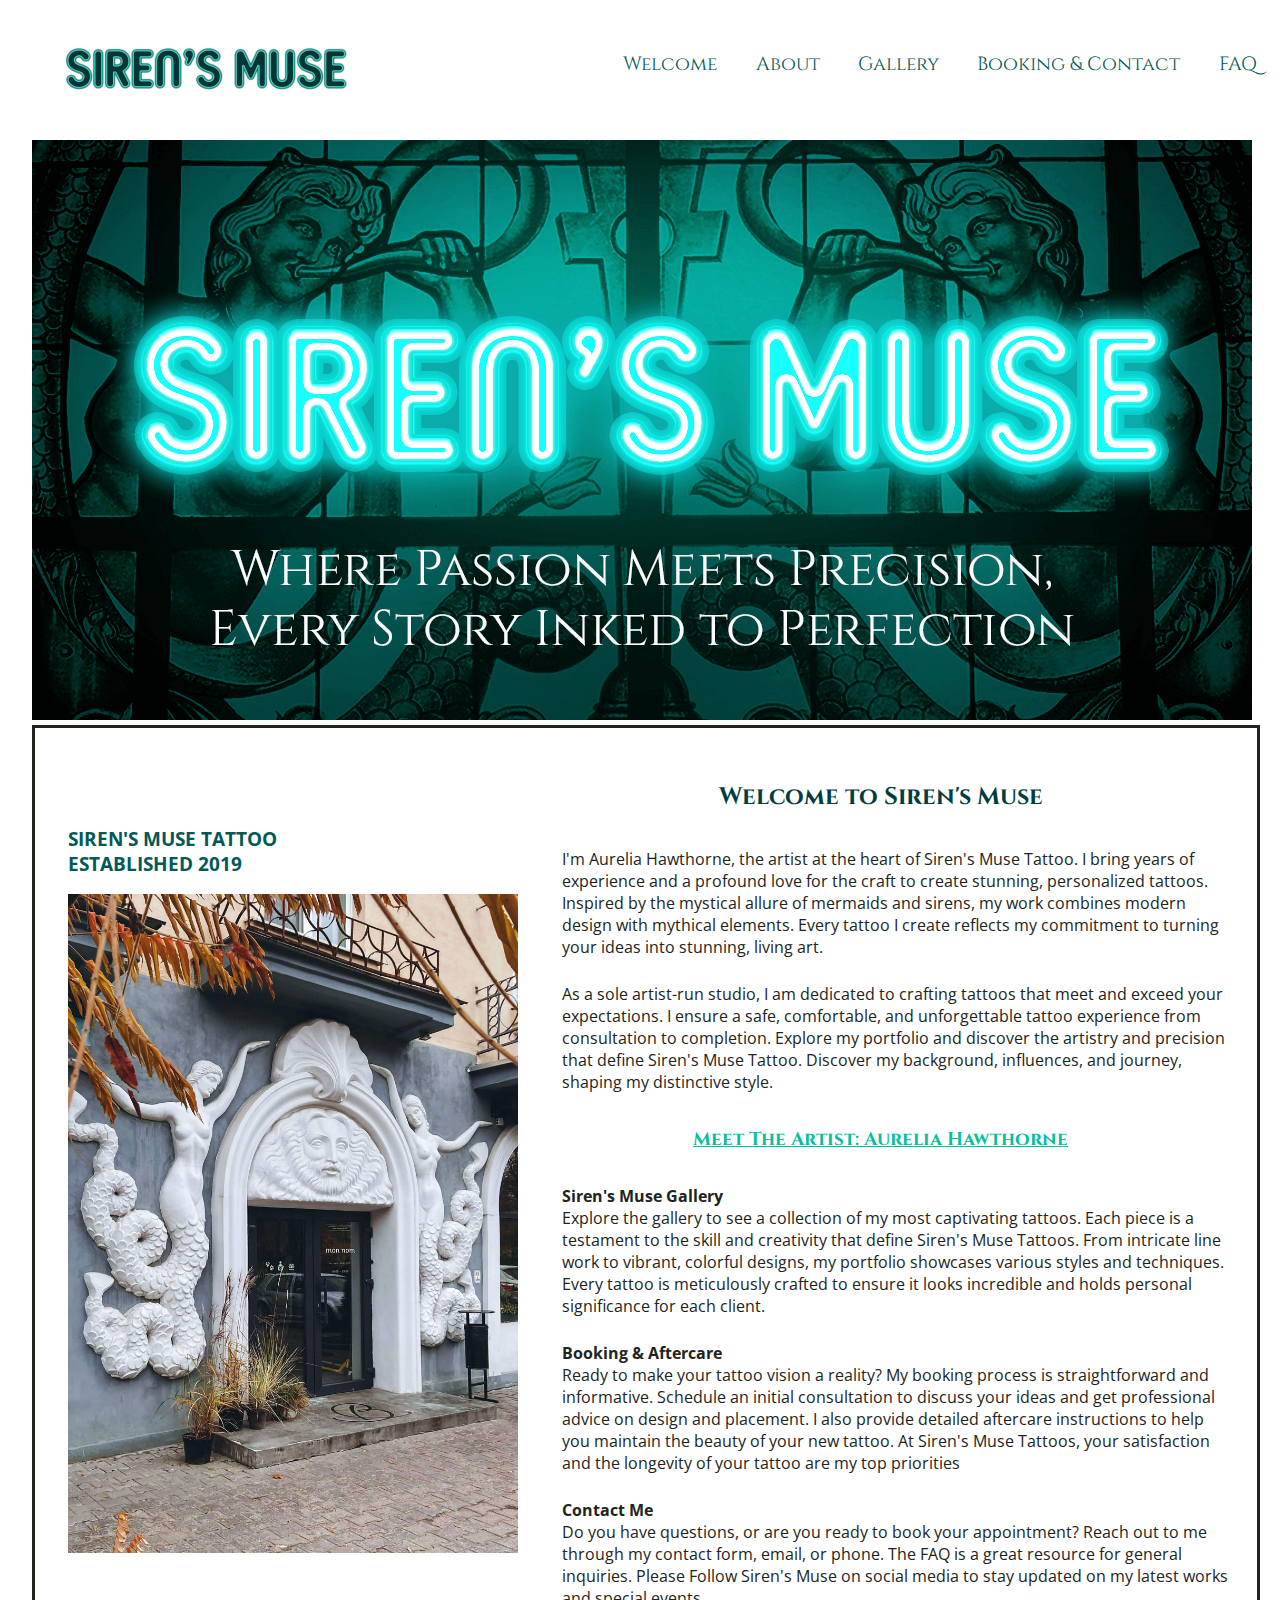
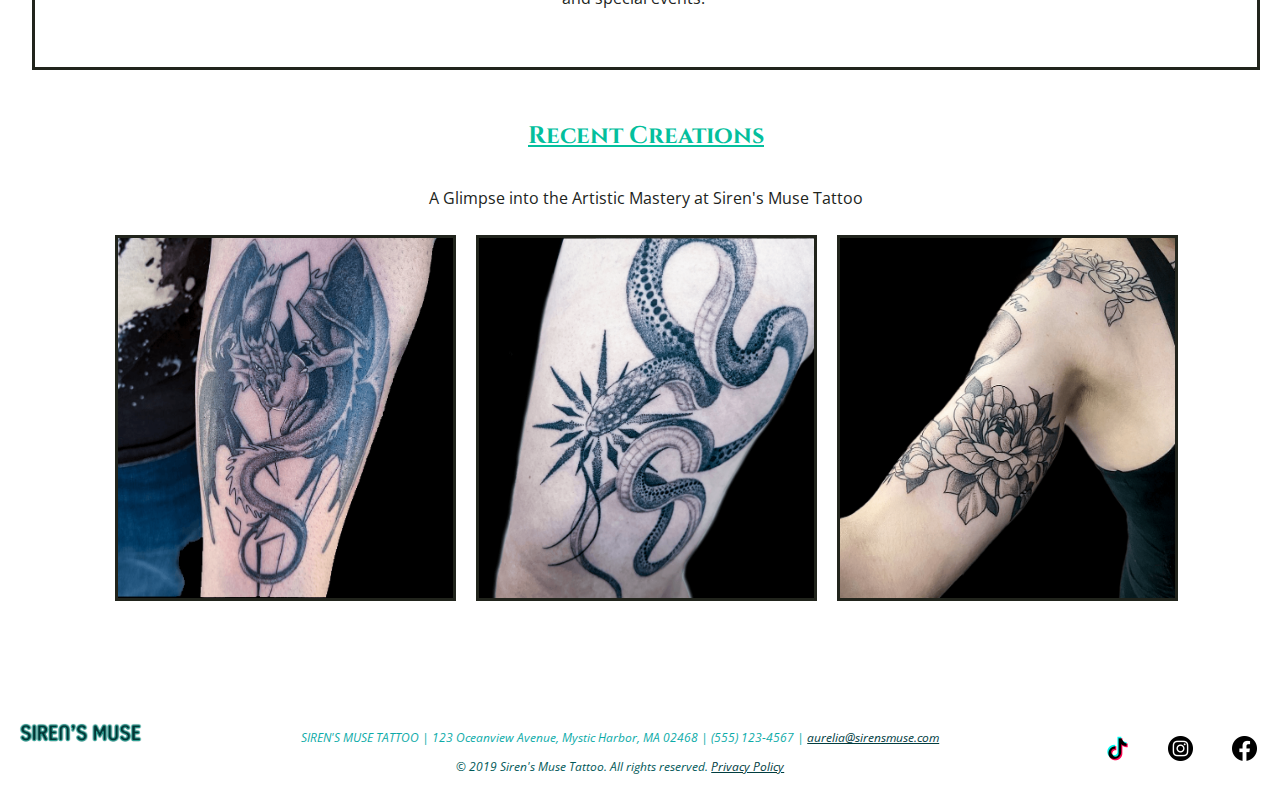
==== index.html @ 2f4ceb41 "Add files via upload" ====
<!DOCTYPE html>
<html lang="en">
<head>
    <meta charset="UTF-8">
    <meta name="viewport" content="width=device-width, initial-scale=1.0">
    <title>Siren's Muse Tattoo</title>
    <link rel="stylesheet" href="./Resources/style.css">
    <link rel="preconnect" href="https://fonts.googleapis.com">
    <link rel="preconnect" href="https://fonts.gstatic.com" crossorigin>
    <link href="https://fonts.googleapis.com/css2?family=Cinzel:wght@400..900&family=Open+Sans:ital,wght@0,300..800;1,300..800&display=swap" rel="stylesheet">
</head>
<body>
    <header>
        <nav>
            <ul>
                <img src="./Resources/images/logo.png" alt="Siren's Muse Logo">
                <a href="faq.html">FAQ</a>
                <a href="booking.html">Booking & Contact</a>
                <a href="gallery.html">Gallery</a>
                <a href="about.html">About</a>
                <a class="active" href="index.html">Welcome</a>
            </ul>
        </nav>
    </header>
    <main>
        <section class="logo-slogan">
            <img class="header" src="./Resources/images/home_page_header.png" alt="Siren's Muse: Where Passion Meets Precision, Every Story Inked to Perfection">
        </section>

        <section class="intro">
            <table class="intro-table">
                <tr class="welcome-message">
                    <td>
                        <h3 style="font-family: Open Sans;text-align: left;">SIREN'S MUSE TATTOO<br>ESTABLISHED 2019</h3>
                        <img class="table-img" src="./Resources/images/shop_front.jpg" alt="Siren's Muse Storefront"></td>
                    <td>
                        <h2>Welcome to Siren's Muse</h2>
                        <p>I'm Aurelia Hawthorne, the artist at the heart of Siren's Muse Tattoo. I bring years of experience and a profound love for the craft to create stunning, personalized tattoos. Inspired by the mystical allure of mermaids and sirens, my work combines modern design with mythical elements. Every tattoo I create reflects my commitment to turning your ideas into stunning, living art.</p>
                        <p>As a sole artist-run studio, I am dedicated to crafting tattoos that meet and exceed your expectations. I ensure a safe, comfortable, and unforgettable tattoo experience from consultation to completion. Explore my portfolio and discover the artistry and precision that define Siren's Muse Tattoo. Discover my background, influences, and journey, shaping my distinctive style.</p>
                        <h3><a href="about.html">Meet The Artist: Aurelia Hawthorne</a></h3>
                            <section class="site-information">
                            <p><strong>Siren's Muse Gallery</strong>
                                <br>Explore the gallery to see a collection of my most captivating tattoos. Each piece is a testament to the skill and creativity that define Siren's Muse Tattoos. From intricate line work to vibrant, colorful designs, my portfolio showcases various styles and techniques. Every tattoo is meticulously crafted to ensure it looks incredible and holds personal significance for each client.</p>
                            <p><strong>Booking & Aftercare</strong>
                                <br>Ready to make your tattoo vision a reality? My booking process is straightforward and informative. Schedule an initial consultation to discuss your ideas and get professional advice on design and placement. I also provide detailed aftercare instructions to help you maintain the beauty of your new tattoo. At Siren's Muse Tattoos, your satisfaction and the longevity of your tattoo are my top priorities</p>
                            <p><strong>Contact Me</strong>
                                <br>Do you have questions, or are you ready to book your appointment? Reach out to me through my contact form, email, or phone. The FAQ is a great resource for general inquiries. Please Follow Siren's Muse on social media to stay updated on my latest works and special events.</p>
                            </section>
                    </td>
                </tr>
             </table>
        </section>

        <section class="gallery">
            <h2><a href="gallery.html">Recent Creations</a></h2>
            <p>​A Glimpse into the Artistic Mastery at Siren's Muse Tattoo</p>
            <div class="recent-tattoos">
                <img class="tattoo" src="./Resources/images/dragon.png" alt="small detailed dragon tattoo">
                <img class="tattoo" src="./Resources/images/snake.png" alt="fine line snake tattoo">
                <img class="tattoo" src="./Resources/images/peonies.png" alt="fine line peony tattoo">
            </div>
        </section>
    </main>
    <footer>
        <img class="footer-logo" src="./Resources/images/footer_logo.png" href="index.html" alt="Siren's Muse Logo">
        <address>
            <p class="contact-info">SIREN'S MUSE TATTOO | 123 Oceanview Avenue, Mystic Harbor, MA 02468 | (555) 123-4567 | <a href="mailto:aurelia@sirensmusetattoo.com">aurelia@sirensmuse.com</a><br><p class="copyright">&copy; 2019 Siren's Muse Tattoo. All rights reserved. <a href="./privacy_policy.html">Privacy Policy</a></p</p>
        </address>
        <nav class="footer-nav">
            <div class="social-media">
                <a><img src="./Resources/images/fb-icon.png"></a>
                <a><img src="./Resources/images/instagram-icom.png"></a>
                <a><img src="./Resources/images/tik-tock-icon.png"></a>
            </div>
        </nav>
    </footer>
</body>
</html>
---- Resources/style.css ----
body {
    margin: auto;
    padding: 1em;
    font-family: "Open Sans", sans-serif;
    width: 1260px;
    color:#21241c;
    align-content: center;
}

a:visited{
    color:#013D3F;
}

h1, h2, h3{
    font-family: "Cinzel", serif;
}

h1, h2 {
    color:#013D3F;
}

h3 {
    color: #015958;
}


header {
    font-family: "Cinzel";
    color: #0CABA8;
}


nav a{
    text-decoration: none;
    padding: 1em;
    color: #015958;
    float: right;
    font-size: larger;
}


.header{
    align-self: center;  
}

main {
    padding: 1em;
    align-content: center;
}


.intro {
    margin: auto;
    border-style: solid;
    border-color:#21241c;
    padding-left: 30px;
    padding-bottom: 30px;
}



.intro p {
    margin: 10px;
    text-align: left;
    padding-left:30px;
}


.intro-table{
    margin: auto;
    padding-right: 15px;
}


.table-img{
    width: 450px;
}

.welcome-message {
    margin:auto;
    text-align: center;
}

.welcome-message p{
    padding-bottom: 15px;
}

.welcome-message a{
    font-family: "Cinzel"; 
    color: #04bf9d;
}

.site-information{
    text-align: left;
    padding-top: 5px;
}

.portfolio {
    padding: 3em;
    align-content: center;
    text-align: center;
}

.portfolio h1{
    text-decoration: underline;
}

.gallery {
    text-align: center;
    padding-bottom: 60px;
}

.gallery a{
    color:#04bf9d;
}

.gallery h2 {
    text-decoration: underline;
}


.recent-tattoos {
    display: flex;
    justify-content: center;
    flex-wrap: wrap;
}

.tattoo {
    width: 335px;
    height: 360px;
    margin: 10px;
    border: #21241c;
    border-style: solid;
}


h2{
 text-align: center;
 padding-top: 30px;
 padding-bottom: 15px;
}

.artist_intro{
    text-decoration: underline;
    color: #013D3F;
    text-align: center;
    padding-top: 15px;
    padding-bottom: 15px;
}

.artist{
    display: flex;
    margin: auto;
    padding-bottom: 30px;
    align-content: center;
}

.artist-portrait{
    flex: 1;
    height:750px;
    width: 550px;
    box-shadow: 0 0 20px rgba(14, 227, 202, 0.6), 0 0 30px rgba(14, 227, 202, 0.4), 0 0 40px rgba(14, 227, 202, 0);
}

.artist-bio{
    flex: 2;
    padding: 30px;
    height:700px;
    width: 350px;
}

.bio{
    height:220px;
    padding-top: 15px;
}

.content {
    padding: 2em;
    background-image: url(./images/siren_background.png);
    text-align: center;
}

.centered-message {
    max-width: 800px;
    margin: 0 auto 20px auto;
    padding: 2em;
    font-family: "Open Sans", sans-serif;
    color:#023535;
    background-color: rgba(255, 255, 255, 0.9);
    text-align: left;
    border-radius: 5px;
}

.contact-wrapper {
    display: flex;
    justify-content: center;
    align-items: center; /* Vertically aligns items */
    gap: 20px;
    flex-wrap: wrap;
}

.contact, .form {
    max-width: 600px;
    padding: 2em;
    border: 1px solid #ddd;
    border-radius: 5px;
    background-color:rgba(255, 255, 255, 0.9);
    flex: 1;
    margin: 10px;
    text-align: center;
}

.contact table {
    width: 100%;
    border-collapse: collapse;
    margin-top: 20px;
    border-radius: 5px;
    background-color:rgba(255, 255, 255, 0.9);
    overflow: hidden;
}

.contact table, .contact th, .contact td {
    border: 1px solid #ddd;
}

.contact th, .contact td {
    padding: 10px;
    text-align: left;
    font-family: "Open Sans", sans-serif;
}

.contact th {
    background-color: #023535;
    color: #fff;
    font-family: "Cinzel", serif;
}

.contact td {
    background-color: #fff;
}

.contact-form label {
    font-family: "Cinzel", serif;
    color: #023535;
    display: block;
    margin-bottom: 0.5em;
}

.contact-form input, .contact-form textarea {
    width: 100%;
    padding: 0.5em;
    margin-bottom: 1em;
    border: 1px solid #ddd;
    border-radius: 5px;
    font-family: "Open Sans", sans-serif;
}

.contact-form button {
    padding: 0.7em 2em;
    border: none;
    border-radius: 5px;
    background-color: #015958;
    color: white;
    font-family: "Cinzel", serif;
    font-size: larger;
    cursor: pointer;
    transition: background-color 0.3s ease;
}

.contact-form button:hover {
    background-color: #023535;
}

.faq{
    background-image: url(./images/siren_background.png);
    padding-bottom: 60px;
}

.faq-title{
    text-align: center;
    color: #0CABA8;
}
.faq-section {
    max-width: 800px;
    margin: auto;
    padding: 2em;
    border: 1px solid #ddd;
    border-radius: 5px;
    background-color: rgba(255, 255, 255, 0.9);;
}
.faq-item {
    margin-bottom: 1.5em;
}
.faq-item h3 {
    margin-bottom: 0.5em;
}
.faq-item p {
    margin: 0;
}

footer{
    display: flex;
    justify-content: center;
    align-content: space-evenly;
    text-align: center;
    padding-top: 30px;
}

.footer-logo{
    max-height: 30px;
    max-width: 108;
    padding-right:70px;
}

address {
    flex: 2;
    font-size: 12px;
    text-align: center;
} 


.social-media {
    padding-left: 60px;
}

.contact-info{
    color: #0CABA8;
    text-align: center;
}

.contact-info a{
    color:#013D3F;
    text-align: center;
}
.copyright{
    color:#015958; 
    text-decoration: none;
}

.copyright a {
    color:#013D3F;
}
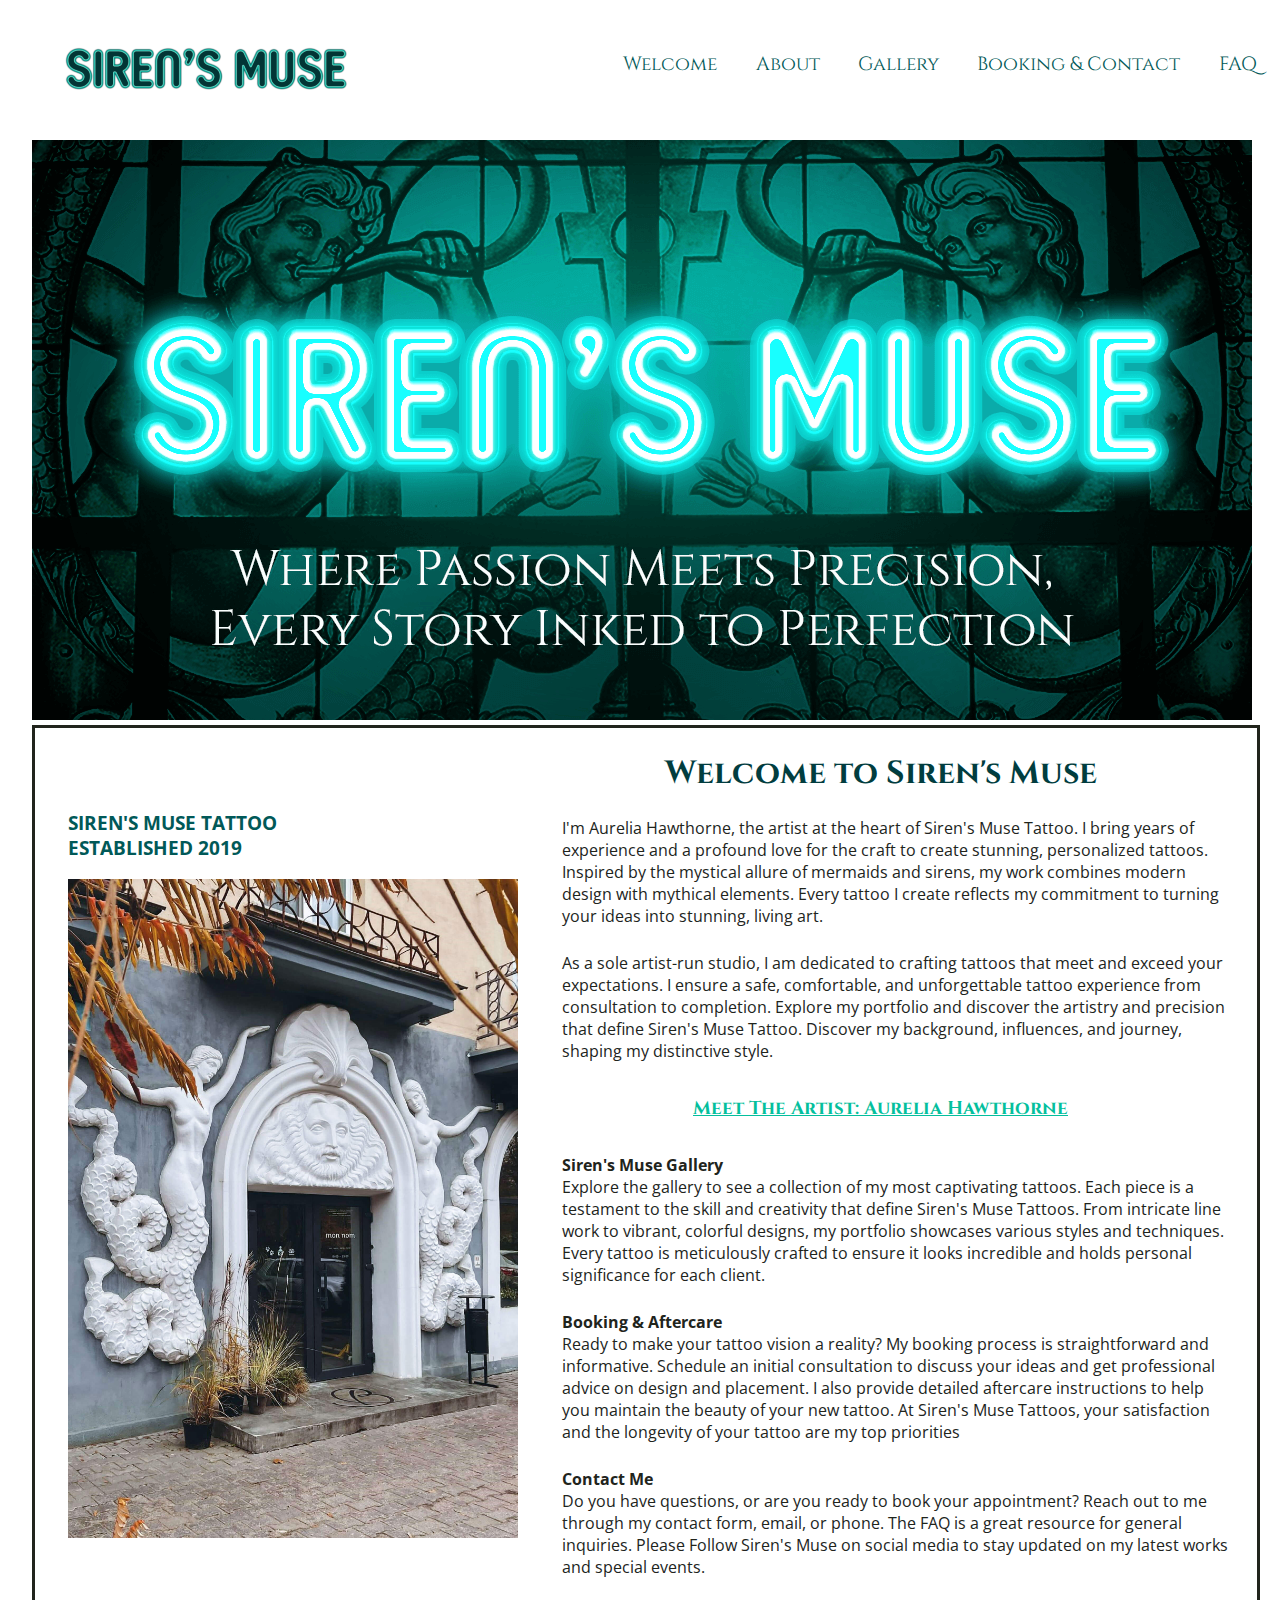
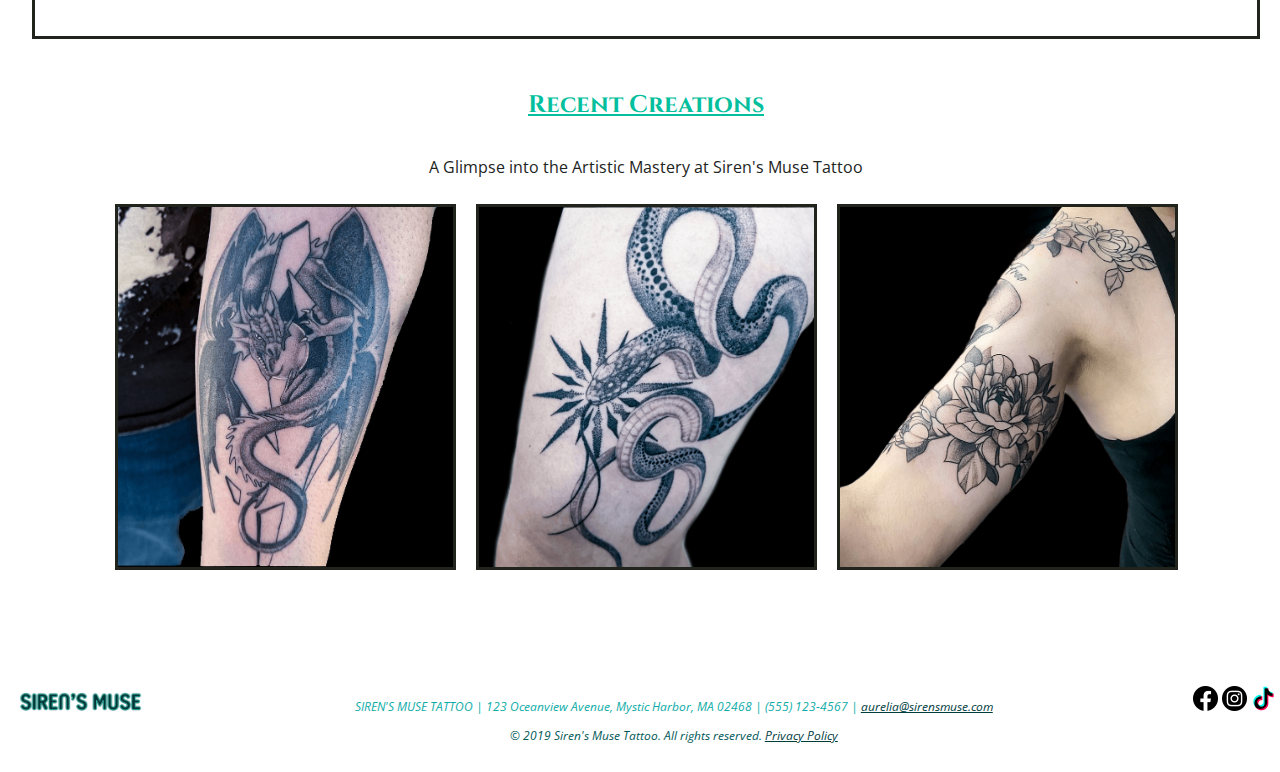
==== commit 5853f5ac: "Update index.html" ====
--- a/index.html
+++ b/index.html
@@ -28,13 +28,13 @@
         </section>
 
         <section class="intro">
-            <table class="intro-table">
+            <table class="intro-table" role="presentation">
                 <tr class="welcome-message">
                     <td>
                         <h3 style="font-family: Open Sans;text-align: left;">SIREN'S MUSE TATTOO<br>ESTABLISHED 2019</h3>
                         <img class="table-img" src="./Resources/images/shop_front.jpg" alt="Siren's Muse Storefront"></td>
                     <td>
-                        <h2>Welcome to Siren's Muse</h2>
+                        <h1>Welcome to Siren's Muse</h1>
                         <p>I'm Aurelia Hawthorne, the artist at the heart of Siren's Muse Tattoo. I bring years of experience and a profound love for the craft to create stunning, personalized tattoos. Inspired by the mystical allure of mermaids and sirens, my work combines modern design with mythical elements. Every tattoo I create reflects my commitment to turning your ideas into stunning, living art.</p>
                         <p>As a sole artist-run studio, I am dedicated to crafting tattoos that meet and exceed your expectations. I ensure a safe, comfortable, and unforgettable tattoo experience from consultation to completion. Explore my portfolio and discover the artistry and precision that define Siren's Muse Tattoo. Discover my background, influences, and journey, shaping my distinctive style.</p>
                         <h3><a href="about.html">Meet The Artist: Aurelia Hawthorne</a></h3>
@@ -68,11 +68,12 @@
         </address>
         <nav class="footer-nav">
             <div class="social-media">
-                <a><img src="./Resources/images/fb-icon.png"></a>
-                <a><img src="./Resources/images/instagram-icom.png"></a>
-                <a><img src="./Resources/images/tik-tock-icon.png"></a>
+                <img src="./Resources/images/fb-icon.png" atl="facebook icon">
+                <img src="./Resources/images/instagram-icom.png" alt="instagram icon">
+                <img src="./Resources/images/tik-tock-icon.png" alt="tiktock icon">
             </div>
         </nav>
     </footer>
 </body>
 </html>
+
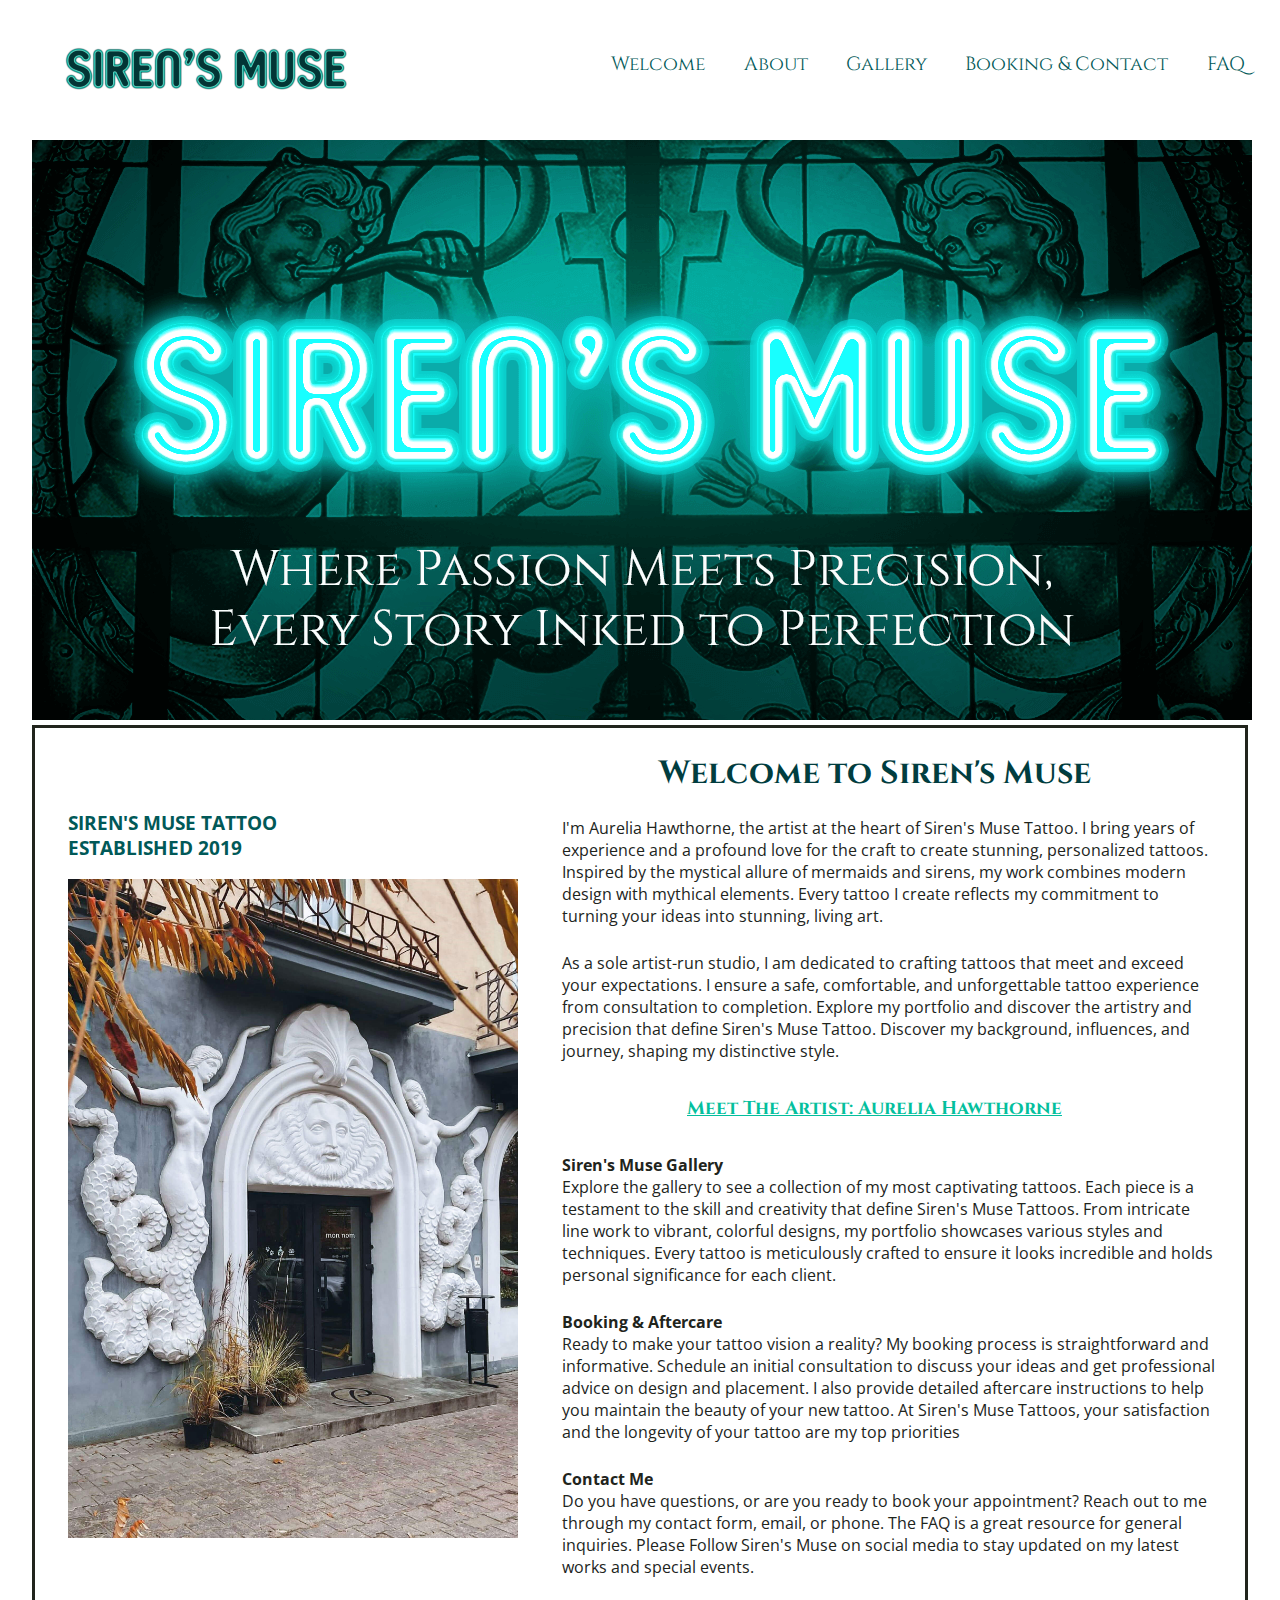
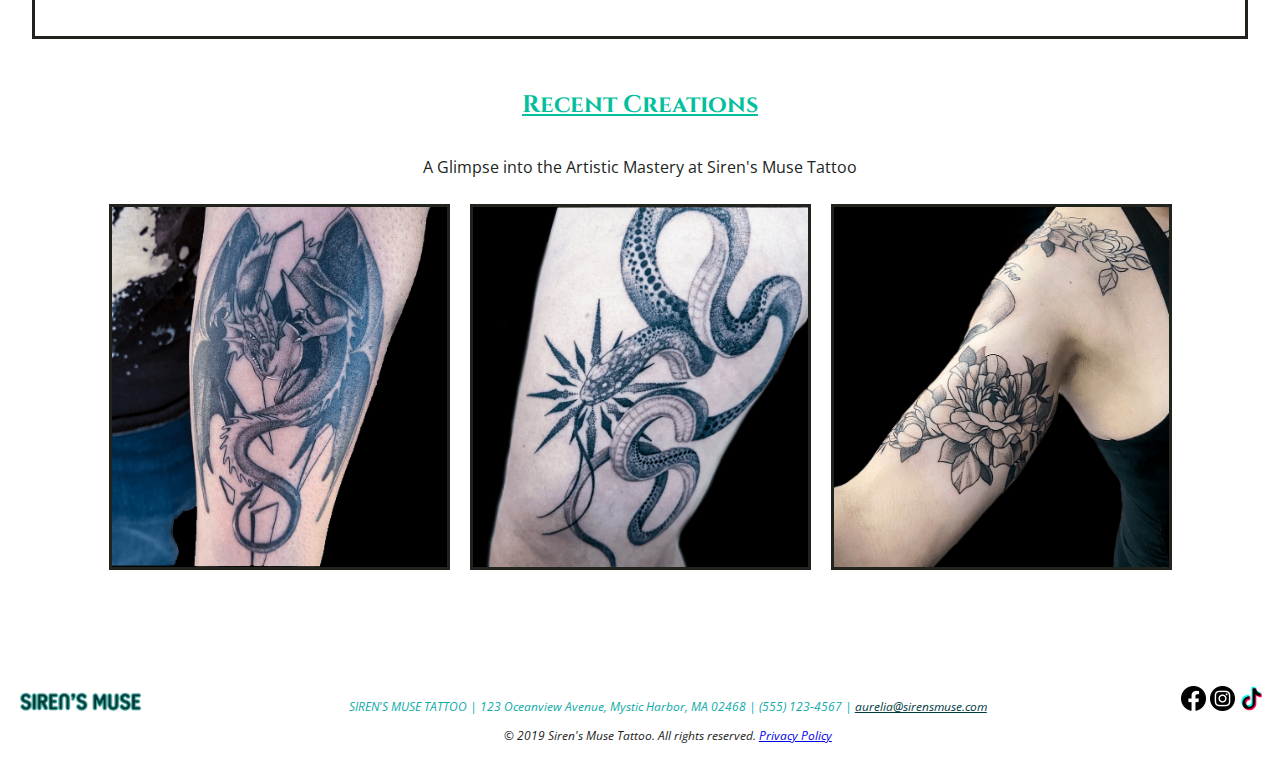
==== commit 4b66df20: "Update index.html" ====
--- a/index.html
+++ b/index.html
@@ -4,6 +4,7 @@
     <meta charset="UTF-8">
     <meta name="viewport" content="width=device-width, initial-scale=1.0">
     <title>Siren's Muse Tattoo</title>
+    <meta name="description" content="Welcome to Siren's Muse Tattoo. Explore the artistry of Aurelia Hawthorne and discover stunning, personalized tattoos inspired by mythical elements and modern design.">
     <link rel="stylesheet" href="./Resources/style.css">
     <link rel="preconnect" href="https://fonts.googleapis.com">
     <link rel="preconnect" href="https://fonts.gstatic.com" crossorigin>
@@ -62,13 +63,13 @@
         </section>
     </main>
     <footer>
-        <img class="footer-logo" src="./Resources/images/footer_logo.png" href="index.html" alt="Siren's Muse Logo">
+        <img class="footer-logo" src="./Resources/images/footer_logo.png" alt="Siren's Muse Logo">
         <address>
-            <p class="contact-info">SIREN'S MUSE TATTOO | 123 Oceanview Avenue, Mystic Harbor, MA 02468 | (555) 123-4567 | <a href="mailto:aurelia@sirensmusetattoo.com">aurelia@sirensmuse.com</a><br><p class="copyright">&copy; 2019 Siren's Muse Tattoo. All rights reserved. <a href="./privacy_policy.html">Privacy Policy</a></p</p>
+            <p class="contact-info">SIREN'S MUSE TATTOO | 123 Oceanview Avenue, Mystic Harbor, MA 02468 | (555) 123-4567 | <a href="mailto:aurelia@sirensmusetattoo.com">aurelia@sirensmuse.com</a><br><p class="copyright">&copy; 2019 Siren's Muse Tattoo. All rights reserved. <a href="./privacy_policy.html">Privacy Policy</a></p>
         </address>
         <nav class="footer-nav">
             <div class="social-media">
-                <img src="./Resources/images/fb-icon.png" atl="facebook icon">
+                <img src="./Resources/images/fb-icon.png" alt="facebook icon">
                 <img src="./Resources/images/instagram-icom.png" alt="instagram icon">
                 <img src="./Resources/images/tik-tock-icon.png" alt="tiktock icon">
             </div>
@@ -76,4 +77,3 @@
     </footer>
 </body>
 </html>
-
--- a/Resources/style.css
+++ b/Resources/style.css
@@ -2,7 +2,7 @@
     margin: auto;
     padding: 1em;
     font-family: "Open Sans", sans-serif;
-    width: 1260px;
+    max-width: 1260px;
     color:#21241c;
     align-content: center;
 }
@@ -22,15 +22,13 @@
 h3 {
     color: #015958;
 }
-
 
 header {
     font-family: "Cinzel";
     color: #0CABA8;
 }
 
-
-nav a{
+nav a {
     text-decoration: none;
     padding: 1em;
     color: #015958;
@@ -38,16 +36,14 @@
     font-size: larger;
 }
 
-
-.header{
-    align-self: center;  
+.header {
+    align-self: center;
 }
 
 main {
     padding: 1em;
     align-content: center;
 }
-
 
 .intro {
     margin: auto;
@@ -57,22 +53,18 @@
     padding-bottom: 30px;
 }
 
-
-
 .intro p {
     margin: 10px;
     text-align: left;
     padding-left:30px;
 }
 
-
-.intro-table{
+.intro-table {
     margin: auto;
     padding-right: 15px;
 }
 
-
-.table-img{
+.table-img {
     width: 450px;
 }
 
@@ -81,27 +73,26 @@
     text-align: center;
 }
 
-.welcome-message p{
+.welcome-message p {
     padding-bottom: 15px;
 }
 
-.welcome-message a{
-    font-family: "Cinzel"; 
+.welcome-message a {
+    font-family: "Cinzel";
     color: #04bf9d;
 }
 
-.site-information{
+.site-information {
     text-align: left;
     padding-top: 5px;
 }
 
 .portfolio {
-    padding: 3em;
     align-content: center;
     text-align: center;
 }
 
-.portfolio h1{
+.portfolio h1 {
     text-decoration: underline;
 }
 
@@ -110,14 +101,13 @@
     padding-bottom: 60px;
 }
 
-.gallery a{
+.gallery a {
     color:#04bf9d;
 }
 
 .gallery h2 {
     text-decoration: underline;
 }
-
 
 .recent-tattoos {
     display: flex;
@@ -133,14 +123,13 @@
     border-style: solid;
 }
 
-
-h2{
- text-align: center;
- padding-top: 30px;
- padding-bottom: 15px;
-}
-
-.artist_intro{
+h2 {
+    text-align: center;
+    padding-top: 30px;
+    padding-bottom: 15px;
+}
+
+.artist_intro {
     text-decoration: underline;
     color: #013D3F;
     text-align: center;
@@ -148,28 +137,28 @@
     padding-bottom: 15px;
 }
 
-.artist{
+.artist {
     display: flex;
     margin: auto;
     padding-bottom: 30px;
     align-content: center;
 }
 
-.artist-portrait{
+.artist-portrait {
     flex: 1;
     height:750px;
     width: 550px;
     box-shadow: 0 0 20px rgba(14, 227, 202, 0.6), 0 0 30px rgba(14, 227, 202, 0.4), 0 0 40px rgba(14, 227, 202, 0);
 }
 
-.artist-bio{
+.artist-bio {
     flex: 2;
     padding: 30px;
     height:700px;
     width: 350px;
 }
 
-.bio{
+.bio {
     height:220px;
     padding-top: 15px;
 }
@@ -184,7 +173,7 @@
     max-width: 800px;
     margin: 0 auto 20px auto;
     padding: 2em;
-    font-family: "Open Sans", sans-serif;
+    font-family:"Cinzel", serif;
     color:#023535;
     background-color: rgba(255, 255, 255, 0.9);
     text-align: left;
@@ -271,15 +260,42 @@
     background-color: #023535;
 }
 
-.faq{
+.about-the-shop {
+    display: flex;
+    flex-direction: column;
+    padding: 2em;
+    border-style: solid;
+    border-color:#21241c;
+    
+}
+
+.about-text {
+    position: relative;
+    width: 100%;
+}
+
+.about-images {
+    display: flex;
+    justify-content:right;
+    margin-top: 1em;
+}
+
+.about-images img {
+    width: 35%;
+    height: auto;
+    float:right;
+}
+
+.faq {
     background-image: url(./images/siren_background.png);
     padding-bottom: 60px;
 }
 
-.faq-title{
+.faq-title {
     text-align: center;
     color: #0CABA8;
 }
+
 .faq-section {
     max-width: 800px;
     margin: auto;
@@ -288,17 +304,21 @@
     border-radius: 5px;
     background-color: rgba(255, 255, 255, 0.9);;
 }
+
 .faq-item {
     margin-bottom: 1.5em;
 }
+
 .faq-item h3 {
     margin-bottom: 0.5em;
 }
+
 .faq-item p {
     margin: 0;
 }
 
-footer{
+
+footer {
     display: flex;
     justify-content: center;
     align-content: space-evenly;
@@ -306,7 +326,7 @@
     padding-top: 30px;
 }
 
-.footer-logo{
+.footer-logo {
     max-height: 30px;
     max-width: 108;
     padding-right:70px;
@@ -316,27 +336,18 @@
     flex: 2;
     font-size: 12px;
     text-align: center;
-} 
-
+}
 
 .social-media {
     padding-left: 60px;
 }
 
-.contact-info{
+.contact-info {
     color: #0CABA8;
     text-align: center;
 }
 
-.contact-info a{
+.contact-info a {
     color:#013D3F;
     text-align: center;
 }
-.copyright{
-    color:#015958; 
-    text-decoration: none;
-}
-
-.copyright a {
-    color:#013D3F;
-}